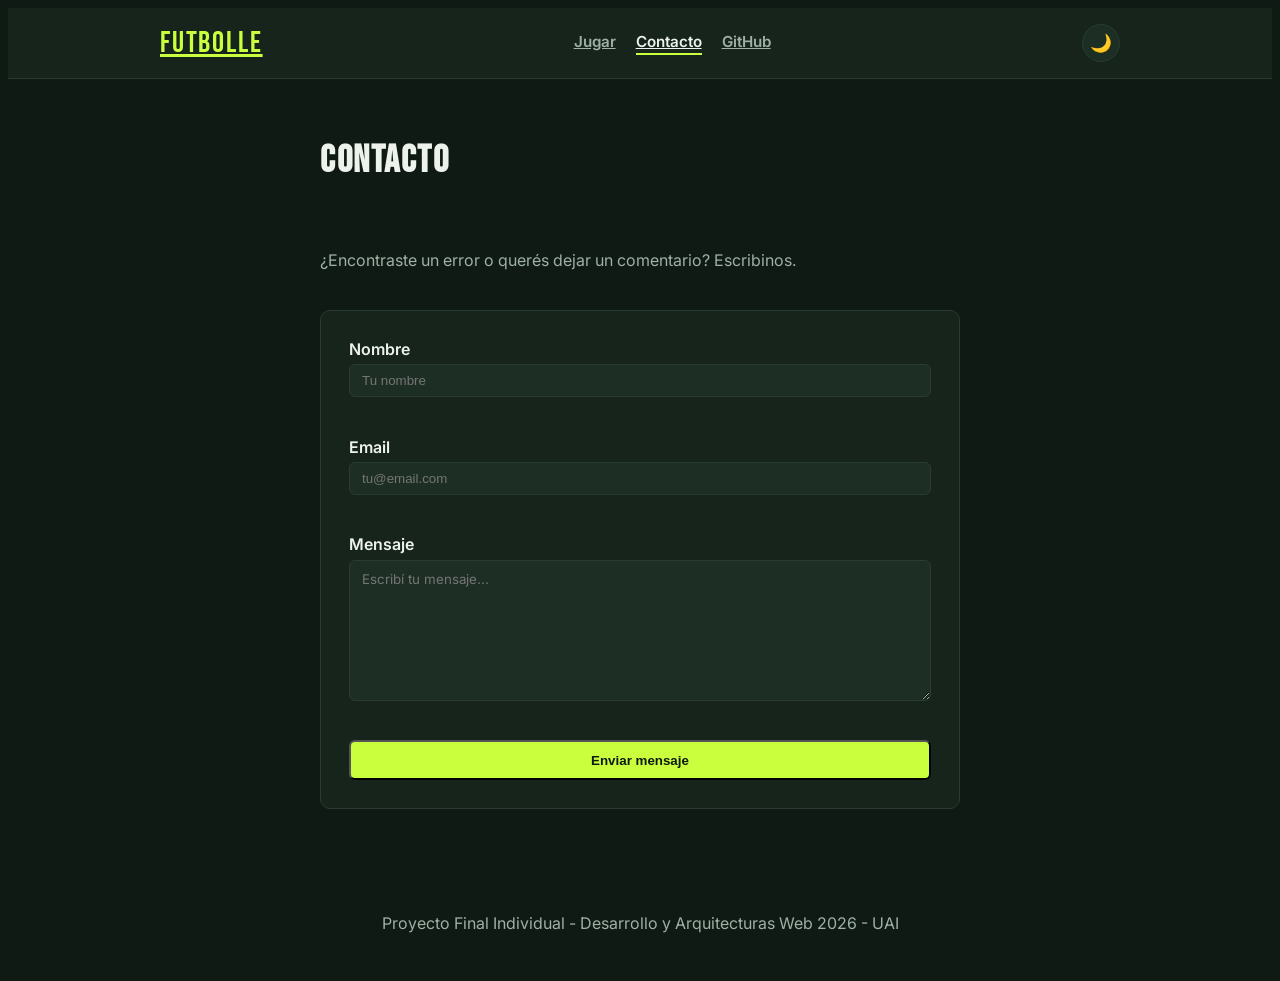
==== contacto.html @ 7101cc5a "Crear pagina de contacto con formulario" ====
<!DOCTYPE html>
<html lang="es">
<head>
<meta charset="UTF-8">
<meta name="viewport" content="width=device-width, initial-scale=1.0">
<title>Futbolle | Contacto</title>
<link rel="preconnect" href="https://fonts.googleapis.com">
<link href="https://fonts.googleapis.com/css2?family=Bebas+Neue&family=Inter:wght@400;500;600;700&display=swap" rel="stylesheet">
<link rel="stylesheet" href="css/reset.css">
<link rel="stylesheet" href="css/styles.css">
</head>
<body>
<header class="site-header">
<div class="header-inner">
<a href="index.html" class="logo">Futbolle</a>
<nav class="main-nav">
<a href="index.html" class="nav-link">Jugar</a>
<a href="contacto.html" class="nav-link active-link">Contacto</a>
<a href="https://github.com/" class="nav-link" id="github-link" target="_blank" rel="noopener">GitHub</a>
</nav>
<button type="button" class="theme-toggle" id="theme-toggle-btn" aria-label="Cambiar tema">🌙</button>
</div>
</header>
<main class="contact-main">
<h1 class="game-title">Contacto</h1>
<p class="game-subtitle">¿Encontraste un error o querés dejar un comentario? Escribinos.</p>
<form class="contact-form" id="contact-form">
<div class="contact-field">
<label for="contact-name-input">Nombre</label>
<input type="text" id="contact-name-input" placeholder="Tu nombre">
<span class="field-error" id="contact-name-error"></span>
</div>
<div class="contact-field">
<label for="contact-email-input">Email</label>
<input type="text" id="contact-email-input" placeholder="tu@email.com">
<span class="field-error" id="contact-email-error"></span>
</div>
<div class="contact-field">
<label for="contact-message-input">Mensaje</label>
<textarea id="contact-message-input" placeholder="Escribí tu mensaje..."></textarea>
<span class="field-error" id="contact-message-error"></span>
</div>
<button type="button" class="btn btn-primary" id="contact-submit-btn">Enviar mensaje</button>
</form>
</main>
<footer class="site-footer">
<p>Proyecto Final Individual - Desarrollo y Arquitecturas Web 2026 - UAI</p>
</footer>
<div class="modal-overlay hidden" id="error-modal-overlay">
<div class="modal-box" id="error-modal-box">
<h2 class="modal-title">Revisá el formulario</h2>
<p class="modal-message" id="error-modal-message"></p>
<button type="button" class="btn btn-primary" id="error-modal-close-btn">Cerrar</button>
</div>
</div>
<script src="js/contact.js"></script>
</body>
</html>
---- css/styles.css ----
:root {
  --color-bg: #0e1a13;
  --color-surface: #16241c;
  --color-surface-alt: #1d2f24;
  --color-line: #2a3b30;
  --color-text: #edf3ec;
  --color-text-muted: #9fb0a6;
  --color-accent: #c9ff3d;
  --color-accent-dark: #9fe000;
  --color-success: #2ecc71;
  --color-error: #e63946;
  --color-gold: #f4c542;
  --font-display: 'Bebas Neue', 'Arial Narrow', sans-serif;
  --font-body: 'Inter', 'Segoe UI', sans-serif;
  --radius-md: 10px;
  --radius-sm: 6px;
}
body.theme-light {
  --color-bg: #f4f7f2;
  --color-surface: #ffffff;
  --color-surface-alt: #eef2ea;
  --color-line: #d7ded3;
  --color-text: #16241c;
  --color-text-muted: #55635a;
  --color-accent: #4d8c1f;
  --color-accent-dark: #386615;
  --color-gold: #b8860b;
}
body {
  background-color: var(--color-bg);
  color: var(--color-text);
  font-family: var(--font-body);
  min-height: 100vh;
  transition: background-color 0.3s ease, color 0.3s ease;
}
h1,
h2 {
  font-family: var(--font-display);
  letter-spacing: 0.04em;
}
select,
input {
  background-color: var(--color-surface-alt);
  border: 1px solid var(--color-line);
  border-radius: var(--radius-sm);
  color: var(--color-text);
  padding: 0.5rem 0.75rem;
}
.site-header {
  background-color: var(--color-surface);
  border-bottom: 1px solid var(--color-line);
  position: sticky;
  top: 0;
  z-index: 20;
}
.header-inner {
  align-items: center;
  display: flex;
  gap: 1rem;
  justify-content: space-between;
  margin: 0 auto;
  max-width: 960px;
  padding: 1rem 1.25rem;
}
.logo {
  color: var(--color-accent);
  font-family: var(--font-display);
  font-size: 1.9rem;
  letter-spacing: 0.06em;
}
.main-nav {
  align-items: center;
  display: flex;
  gap: 1.25rem;
}
.nav-link {
  border-bottom: 2px solid transparent;
  color: var(--color-text-muted);
  font-size: 0.95rem;
  font-weight: 600;
  padding-bottom: 0.15rem;
  transition: border-color 0.2s ease, color 0.2s ease;
}
.nav-link:hover {
  color: var(--color-accent);
}
.nav-link.active-link {
  border-color: var(--color-accent);
  color: var(--color-text);
}
.theme-toggle {
  background-color: var(--color-surface-alt);
  border: 1px solid var(--color-line);
  border-radius: 50%;
  font-size: 1.1rem;
  height: 2.4rem;
  width: 2.4rem;
}
.game-main {
  display: flex;
  flex-direction: column;
  gap: 1.75rem;
  margin: 0 auto;
  max-width: 720px;
  padding: 2rem 1.25rem 4rem;
}
.contact-main {
  display: flex;
  flex-direction: column;
  gap: 1.5rem;
  margin: 0 auto;
  max-width: 640px;
  padding: 2rem 1.25rem 4rem;
}
.game-intro {
  display: flex;
  flex-direction: column;
  gap: 0.75rem;
  text-align: center;
}
.game-title {
  font-size: 2.4rem;
}
.game-subtitle {
  color: var(--color-text-muted);
}
.difficulty-selector {
  align-items: center;
  align-self: center;
  display: flex;
  gap: 0.6rem;
}
.game-status-bar {
  align-items: center;
  background-color: var(--color-surface);
  border: 1px solid var(--color-line);
  border-radius: var(--radius-md);
  display: flex;
  flex-wrap: wrap;
  gap: 1rem;
  justify-content: space-between;
  padding: 0.9rem 1.1rem;
}
.status-item {
  display: flex;
  flex-direction: column;
  gap: 0.15rem;
}
.status-label {
  color: var(--color-text-muted);
  font-size: 0.75rem;
  letter-spacing: 0.08em;
  text-transform: uppercase;
}
.status-value {
  font-family: var(--font-display);
  font-size: 1.5rem;
}
.hint-photo-section {
  align-items: center;
  display: flex;
  justify-content: center;
}
.hint-photo-section.hidden {
  display: none;
}
.hint-photo {
  border: 3px solid var(--color-line);
  border-radius: var(--radius-md);
  height: 140px;
  object-fit: cover;
  width: 140px;
}
.extra-hints-panel {
  background-color: var(--color-surface);
  border: 1px dashed var(--color-line);
  border-radius: var(--radius-md);
  display: flex;
  flex-direction: column;
  gap: 0.4rem;
  padding: 0.9rem 1.1rem;
}
.extra-hints-panel.hidden {
  display: none;
}
.extra-hint-item {
  color: var(--color-text-muted);
  font-size: 0.9rem;
}
.search-section {
  display: flex;
  flex-direction: column;
  gap: 0.5rem;
  position: relative;
}
.search-label {
  font-size: 0.85rem;
  font-weight: 600;
}
.autocomplete-wrapper {
  position: relative;
}
.search-input {
  width: 100%;
}
.autocomplete-list {
  background-color: var(--color-surface);
  border: 1px solid var(--color-line);
  border-radius: var(--radius-sm);
  left: 0;
  max-height: 240px;
  overflow-y: auto;
  position: absolute;
  right: 0;
  top: calc(100% + 0.3rem);
  z-index: 30;
}
.autocomplete-list.hidden {
  display: none;
}
.autocomplete-item {
  align-items: center;
  border-bottom: 1px solid var(--color-line);
  cursor: pointer;
  display: flex;
  gap: 0.6rem;
  padding: 0.55rem 0.8rem;
}
.autocomplete-item:last-child {
  border-bottom: none;
}
.autocomplete-item:hover,
.autocomplete-item.active-item {
  background-color: var(--color-surface-alt);
}
.autocomplete-flag {
  height: 14px;
  width: 20px;
}
.board-section {
  overflow-x: auto;
}
.attempts-board {
  border: 1px solid var(--color-line);
  border-radius: var(--radius-md);
  overflow: hidden;
  width: 100%;
}
.attempts-board th {
  background-color: var(--color-surface-alt);
  font-size: 0.75rem;
  letter-spacing: 0.05em;
  padding: 0.6rem 0.5rem;
  text-transform: uppercase;
}
.attempts-board td {
  border-top: 1px solid var(--color-line);
  font-size: 0.9rem;
  padding: 0.7rem 0.5rem;
  text-align: center;
}
.attempt-player-cell {
  font-weight: 700;
  text-align: left !important;
}
.cell-match {
  background-color: var(--color-success);
  color: #0e1a13;
  font-weight: 700;
}
.cell-mismatch {
  background-color: var(--color-error);
  color: #fff5f5;
}
.cell-higher::before {
  content: '\25B2  ';
}
.cell-lower::before {
  content: '\25BC  ';
}
.cell-higher,
.cell-lower {
  background-color: var(--color-gold);
  color: #16241c;
  font-weight: 700;
}
.btn {
  border-radius: var(--radius-sm);
  font-weight: 700;
  padding: 0.65rem 1.1rem;
  transition: transform 0.15s ease, opacity 0.15s ease;
}
.btn:hover {
  transform: translateY(-1px);
}
.btn-primary {
  background-color: var(--color-accent);
  color: #0e1a13;
}
.btn-secondary {
  background-color: var(--color-surface-alt);
  border: 1px solid var(--color-line);
  color: var(--color-text);
}
.btn:disabled {
  cursor: not-allowed;
  opacity: 0.5;
  transform: none;
}
.site-footer {
  color: var(--color-text-muted);
  padding: 1.5rem;
  text-align: center;
}
.modal-overlay {
  align-items: center;
  background-color: rgba(6, 12, 8, 0.72);
  bottom: 0;
  display: flex;
  justify-content: center;
  left: 0;
  position: fixed;
  right: 0;
  top: 0;
  z-index: 50;
}
.modal-overlay.hidden {
  display: none;
}
.modal-box {
  background-color: var(--color-surface);
  border: 1px solid var(--color-line);
  border-radius: var(--radius-md);
  display: flex;
  flex-direction: column;
  gap: 1rem;
  margin: 1rem;
  max-width: 420px;
  padding: 1.75rem;
  width: 100%;
}
.modal-box-large {
  max-width: 640px;
}
.modal-title {
  font-size: 1.6rem;
}
.modal-message {
  color: var(--color-text-muted);
  line-height: 1.6;
}
.modal-secret-player {
  align-items: center;
  display: flex;
  gap: 0.9rem;
}
.modal-secret-player.hidden {
  display: none;
}
.modal-player-photo {
  border-radius: var(--radius-sm);
  height: 64px;
  width: 64px;
}
.modal-form {
  display: flex;
  flex-direction: column;
  gap: 0.9rem;
}
.modal-field {
  display: flex;
  flex-direction: column;
  gap: 0.3rem;
}
.modal-field label {
  font-size: 0.85rem;
  font-weight: 600;
}
.field-error {
  color: var(--color-error);
  font-size: 0.8rem;
  min-height: 1rem;
}
.history-controls {
  align-items: center;
  display: flex;
  gap: 0.6rem;
}
.history-table-wrapper {
  max-height: 320px;
  overflow-y: auto;
}
.history-table {
  font-size: 0.85rem;
  width: 100%;
}
.history-table th {
  background-color: var(--color-surface-alt);
  padding: 0.5rem;
  position: sticky;
  text-align: left;
  top: 0;
}
.history-table td {
  border-top: 1px solid var(--color-line);
  padding: 0.5rem;
}
.contact-form {
  background-color: var(--color-surface);
  border: 1px solid var(--color-line);
  border-radius: var(--radius-md);
  display: flex;
  flex-direction: column;
  gap: 1.1rem;
  padding: 1.75rem;
}
.contact-field {
  display: flex;
  flex-direction: column;
  gap: 0.35rem;
}
.contact-field label {
  font-weight: 600;
}
.contact-field textarea {
  background-color: var(--color-surface-alt);
  border: 1px solid var(--color-line);
  border-radius: var(--radius-sm);
  color: var(--color-text);
  font-family: var(--font-body);
  min-height: 120px;
  padding: 0.6rem 0.75rem;
  resize: vertical;
}
.blur-step-0 {
  filter: blur(22px);
}
.blur-step-1 {
  filter: blur(19px);
}
.blur-step-2 {
  filter: blur(16px);
}
.blur-step-3 {
  filter: blur(13px);
}
.blur-step-4 {
  filter: blur(10px);
}
.blur-step-5 {
  filter: blur(7px);
}
.blur-step-6 {
  filter: blur(4px);
}
.blur-step-7 {
  filter: blur(2px);
}
.blur-step-8 {
  filter: blur(0);
}
@media screen and (max-width: 560px) {
  .header-inner {
    flex-wrap: wrap;
  }
  .game-title {
    font-size: 1.8rem;
  }
  .game-status-bar {
    flex-direction: column;
    align-items: stretch;
  }
  .attempts-board {
    font-size: 0.8rem;
  }
}
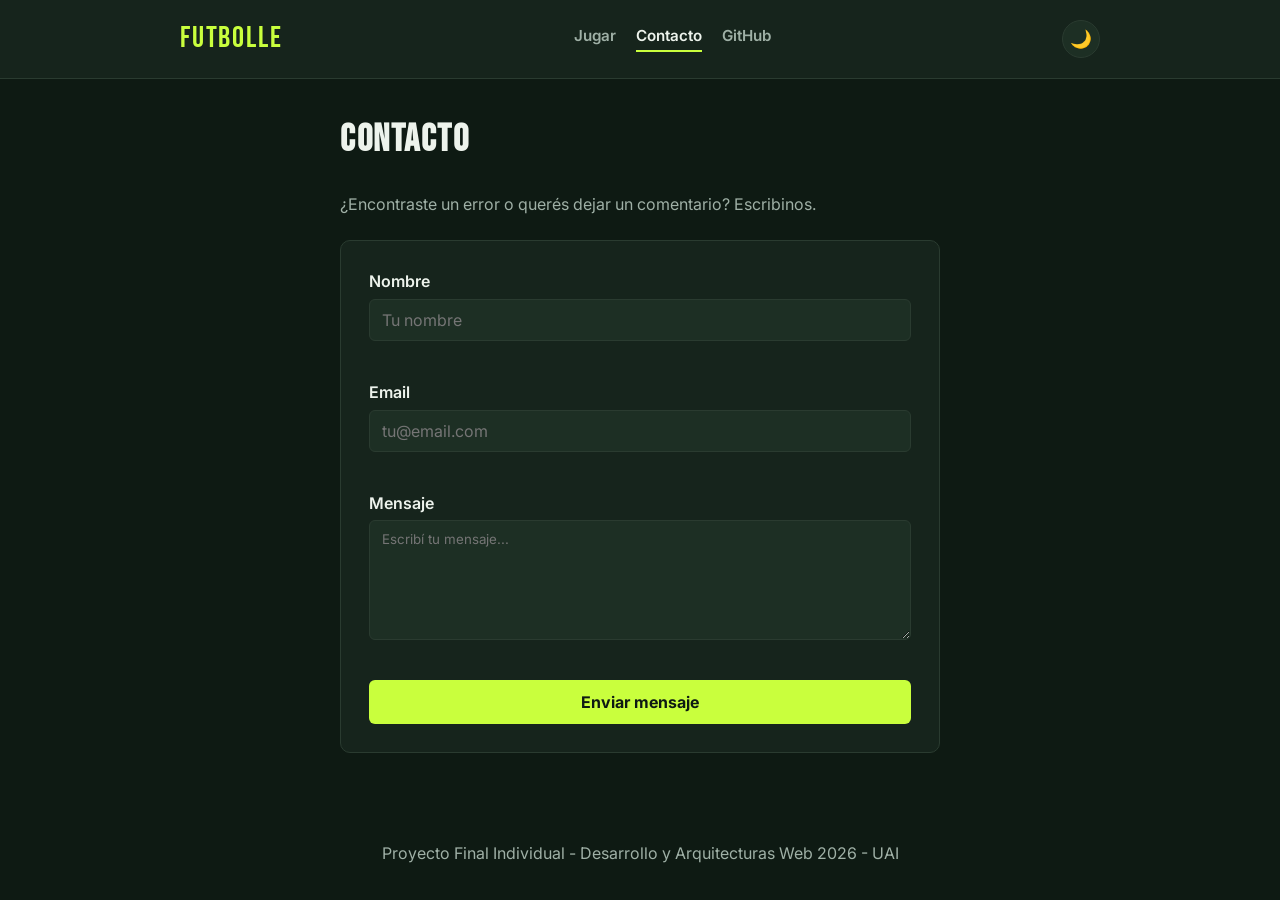
==== commit a8a96275: "fix: solucionar error en el juego y actualizar código" ====
--- a/contacto.html
+++ b/contacto.html
@@ -16,7 +16,7 @@
 <nav class="main-nav">
 <a href="index.html" class="nav-link">Jugar</a>
 <a href="contacto.html" class="nav-link active-link">Contacto</a>
-<a href="https://github.com/" class="nav-link" id="github-link" target="_blank" rel="noopener">GitHub</a>
+<a href="https://github.com/nachoabranchuk/futbolle-proyecto" class="nav-link" id="github-link" target="_blank" rel="noopener">GitHub</a>
 </nav>
 <button type="button" class="theme-toggle" id="theme-toggle-btn" aria-label="Cambiar tema">🌙</button>
 </div>
